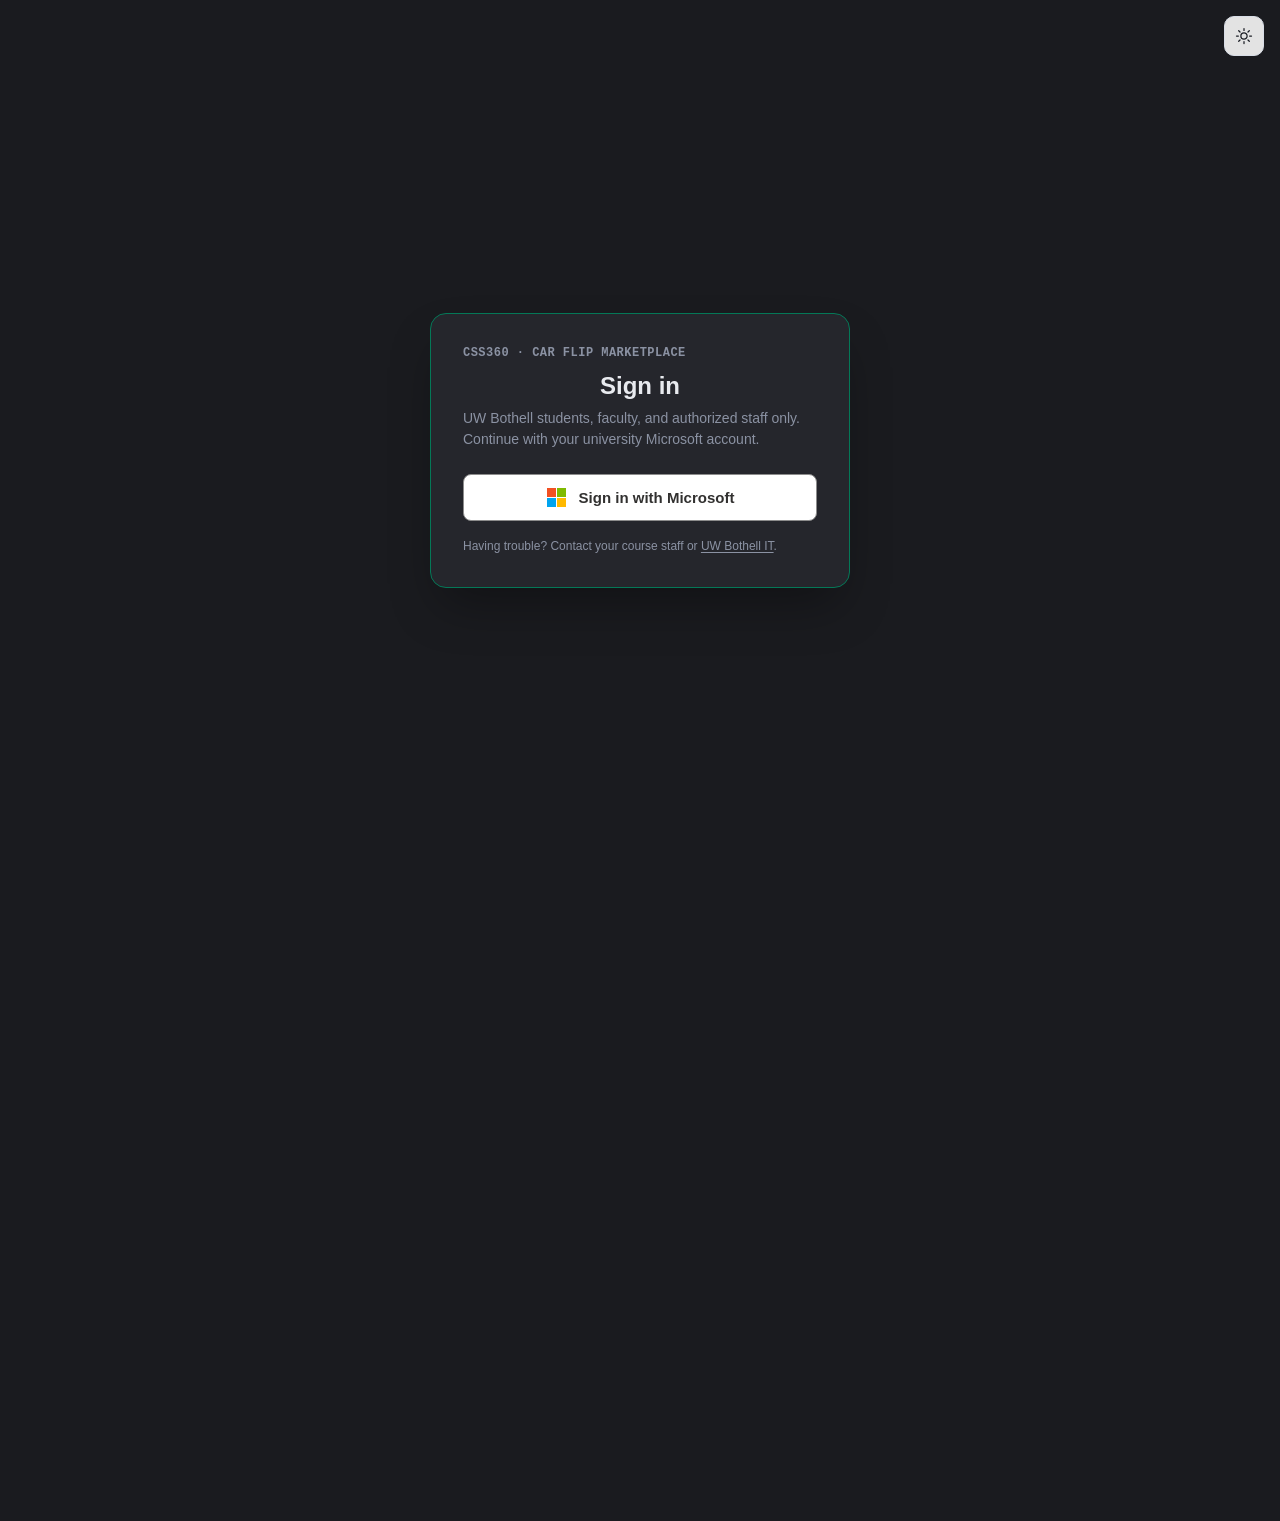
==== frontend/index.html @ b5fe1f51 "Inventory UI refresh, global search, and expanded car filters with demo seed" ====
<!DOCTYPE html>
<html lang="en">
<head>
    <meta charset="UTF-8">
    <meta name="viewport" content="width=device-width, initial-scale=1.0">
    <title>Car Flip Marketplace</title>
    <link rel="icon" href="icons/favicon.svg" type="image/svg+xml">
    <link rel="stylesheet" href="styles.css">
</head>
<body>
    <header class="app-topbar" role="banner">
        <a class="app-brand" href="/index.html" aria-label="Car Flip CSS360 home">
            <span class="app-brand-icon" aria-hidden="true">
                <svg class="app-brand-car" xmlns="http://www.w3.org/2000/svg" fill="none" viewBox="0 0 24 24" stroke="currentColor" stroke-width="1.75" width="28" height="28" aria-hidden="true">
                    <path stroke-linecap="round" stroke-linejoin="round" d="M19 17h2c.6 0 1-.4 1-1v-3c0-.9-.7-1.7-1.5-1.9C18.7 10.6 16 10 16 10s-1.3-1.4-2.2-2.3c-.5-.4-1.1-.7-1.8-.7H5.2c-.6 0-1.1.4-1.5.9l-1.4 2.6c-.3.5-.4 1-.4 1.5V16c0 .6.4 1 1 1h2" />
                    <circle cx="7" cy="17" r="2" stroke-linecap="round" stroke-linejoin="round" />
                    <path stroke-linecap="round" stroke-linejoin="round" d="M9 17h6" />
                    <circle cx="17" cy="17" r="2" stroke-linecap="round" stroke-linejoin="round" />
                </svg>
            </span>
            <span class="app-brand-text">Car Flip · CSS360</span>
        </a>
        <div class="app-topbar-search" role="search">
            <label class="visually-hidden" for="globalSearchInput">Search inventory</label>
            <input type="search" id="globalSearchInput" class="app-topbar-search-input" placeholder="Make, model, city, keywords…" autocomplete="off">
            <button type="button" class="app-topbar-search-btn" id="globalSearchBtn" aria-label="Run search">
                <svg width="18" height="18" viewBox="0 0 24 24" fill="none" xmlns="http://www.w3.org/2000/svg" aria-hidden="true">
                    <circle cx="11" cy="11" r="6" stroke="currentColor" stroke-width="2"/>
                    <path d="M16 16l5 5" stroke="currentColor" stroke-width="2" stroke-linecap="round"/>
                </svg>
            </button>
        </div>
        <div class="app-topbar-actions">
            <button type="button" class="app-icon-btn" id="themeToggleBtn" aria-label="Toggle theme" title="Toggle theme">
                <svg class="app-icon-btn-moon" width="20" height="20" viewBox="0 0 24 24" fill="none" xmlns="http://www.w3.org/2000/svg" aria-hidden="true">
                    <path stroke="currentColor" stroke-width="1.5" stroke-linecap="round" stroke-linejoin="round" d="M21.752 15.002A9.718 9.718 0 0118 15.75c-5.385 0-9.75-4.365-9.75-9.75 0-1.33.266-2.597.748-3.752A9.753 9.753 0 003 11.25C3 16.635 7.365 21 12.75 21a9.753 9.753 0 009.002-5.998z" />
                </svg>
                <svg class="app-icon-btn-sun" width="20" height="20" viewBox="0 0 24 24" fill="none" xmlns="http://www.w3.org/2000/svg" aria-hidden="true">
                    <path stroke="currentColor" stroke-width="1.5" stroke-linecap="round" stroke-linejoin="round" d="M12 3v2.25m6.364.386l-1.591 1.591M21 12h-2.25m-.386 6.364l-1.591-1.591M12 18.75V21m-4.773-4.227l-1.591 1.591M5.25 12H3m4.227-4.773L5.636 5.636M15.75 12a3.75 3.75 0 11-7.5 0 3.75 3.75 0 017.5 0z" />
                </svg>
            </button>
            <div class="app-account" id="appAccountWrap">
                <button type="button" class="app-account-trigger" id="accountMenuBtn" aria-expanded="false" aria-haspopup="true" aria-controls="accountMenu">
                    <span class="app-account-avatar" aria-hidden="true"></span>
                    <span class="app-account-email" id="accountEmailLabel">Account</span>
                    <svg width="14" height="14" viewBox="0 0 12 12" fill="currentColor" aria-hidden="true"><path d="M2 4l4 4 4-4z"/></svg>
                </button>
                <div class="app-account-menu" id="accountMenu" role="menu" hidden>
                    <a class="app-account-menu-item" role="menuitem" href="/api/auth/logout">Log out</a>
                </div>
            </div>
        </div>
    </header>

    <div class="app-main">
        <aside class="filters-sidebar" aria-label="Inventory filters">
            <div class="filters-sidebar-header">
                <h2 class="filters-sidebar-title">Filter</h2>
                <button type="button" class="filters-reset-btn" id="resetFiltersBtn">Reset</button>
            </div>
            <div class="filters-sidebar-scroll">
                <section class="filter-section">
                    <h3 class="filter-heading">Location</h3>
                    <div class="input-group filter-dropdown" data-loc-tier="country">
                        <span class="filter-dropdown-label" id="filterCountryLabel">Country</span>
                        <button type="button" class="filter-dropdown-trigger" id="filterCountryBtn" aria-expanded="false" aria-haspopup="true" aria-controls="filterCountryPanel" aria-labelledby="filterCountryLabel">Any</button>
                        <div class="filter-dropdown-panel" id="filterCountryPanel" hidden>
                            <div class="filter-dropdown-scroll" id="filterCountryChecks"></div>
                            <button type="button" class="filter-dropdown-done">Done</button>
                        </div>
                    </div>
                    <div class="input-group filter-dropdown filter-loc-tier--region" data-loc-tier="region">
                        <span class="filter-dropdown-label" id="filterRegionLabel">Region / state</span>
                        <button type="button" class="filter-dropdown-trigger" id="filterRegionBtn" aria-expanded="false" aria-haspopup="true" aria-controls="filterRegionPanel" aria-labelledby="filterRegionLabel" disabled>Select country first</button>
                        <div class="filter-dropdown-panel" id="filterRegionPanel" hidden>
                            <div class="filter-dropdown-scroll" id="filterRegionChecks"></div>
                            <button type="button" class="filter-dropdown-done">Done</button>
                        </div>
                    </div>
                    <div class="input-group filter-dropdown filter-loc-tier--city" data-loc-tier="city">
                        <span class="filter-dropdown-label" id="filterCityLabel">City</span>
                        <button type="button" class="filter-dropdown-trigger" id="filterCityBtn" aria-expanded="false" aria-haspopup="true" aria-controls="filterCityPanel" aria-labelledby="filterCityLabel" disabled>Select region first</button>
                        <div class="filter-dropdown-panel" id="filterCityPanel" hidden>
                            <div class="filter-dropdown-scroll" id="filterCityChecks"></div>
                            <button type="button" class="filter-dropdown-done">Done</button>
                        </div>
                    </div>
                    <div class="input-group filter-radius-wrap" id="radiusFilterWrap">
                        <label for="filterRadiusMi">Radius from selected city (mi)</label>
                        <input type="range" id="filterRadiusMi" min="5" max="300" value="50" step="5">
                        <div class="range-value-row"><span id="filterRadiusMiLabel">50</span> mi</div>
                    </div>
                </section>
                <hr class="filter-divider">
                <section class="filter-section">
                    <h3 class="filter-heading">Price</h3>
                    <div class="dual-range" data-dual-range="price">
                        <input type="range" id="filterPriceMin" class="dual-range-input dual-range-input--min" min="0" max="100000" value="0" step="100">
                        <input type="range" id="filterPriceMax" class="dual-range-input dual-range-input--max" min="0" max="100000" value="100000" step="100">
                        <div class="dual-range-track" aria-hidden="true"></div>
                    </div>
                    <div class="range-value-row">
                        <span id="filterPriceMinLabel">$0</span> – <span id="filterPriceMaxLabel">$0</span>
                    </div>
                </section>
                <hr class="filter-divider">
                <section class="filter-section">
                    <h3 class="filter-heading">Year</h3>
                    <div class="dual-range" data-dual-range="year">
                        <input type="range" id="filterYearMin" class="dual-range-input dual-range-input--min" min="1990" max="2030" value="1990" step="1">
                        <input type="range" id="filterYearMax" class="dual-range-input dual-range-input--max" min="1990" max="2030" value="2030" step="1">
                        <div class="dual-range-track" aria-hidden="true"></div>
                    </div>
                    <div class="range-value-row">
                        <span id="filterYearMinLabel">1990</span> – <span id="filterYearMaxLabel">2030</span>
                    </div>
                </section>
                <hr class="filter-divider">
                <section class="filter-section">
                    <h3 class="filter-heading">Mileage (mi)</h3>
                    <div class="dual-range" data-dual-range="mileage">
                        <input type="range" id="filterMileageMin" class="dual-range-input dual-range-input--min" min="0" max="200000" value="0" step="500">
                        <input type="range" id="filterMileageMax" class="dual-range-input dual-range-input--max" min="0" max="200000" value="200000" step="500">
                        <div class="dual-range-track" aria-hidden="true"></div>
                    </div>
                    <div class="range-value-row">
                        <span id="filterMileageMinLabel">0</span> – <span id="filterMileageMaxLabel">200000</span> mi
                    </div>
                </section>
                <hr class="filter-divider">
                <section class="filter-section">
                    <h3 class="filter-heading">Make</h3>
                    <div class="input-group filter-dropdown" data-loc-tier="make" data-filter="make">
                        <span class="filter-dropdown-label" id="filterMakeLabel">Make</span>
                        <button type="button" class="filter-dropdown-trigger" id="filterMakeBtn" aria-expanded="false" aria-haspopup="true" aria-controls="filterMakePanel" aria-labelledby="filterMakeLabel">Any</button>
                        <div class="filter-dropdown-panel" id="filterMakePanel" hidden>
                            <div class="filter-dropdown-scroll" id="filterMakeChecks"></div>
                            <button type="button" class="filter-dropdown-done">Done</button>
                        </div>
                    </div>
                </section>
                <hr class="filter-divider">
                <section class="filter-section">
                    <h3 class="filter-heading">Body type</h3>
                    <div class="chip-group" id="filterBodyTypes" role="group" aria-label="Body types"></div>
                </section>
                <hr class="filter-divider">
                <section class="filter-section">
                    <h3 class="filter-heading">Delivery</h3>
                    <div class="chip-group" id="filterDelivery" role="group" aria-label="Delivery options"></div>
                </section>
                <hr class="filter-divider">
                <section class="filter-section">
                    <h3 class="filter-heading">Condition</h3>
                    <div class="chip-group" id="filterConditions" role="group" aria-label="Condition"></div>
                </section>
                <hr class="filter-divider">
                <section class="filter-section">
                    <h3 class="filter-heading">Buying format</h3>
                    <div class="chip-group" id="filterListingFormats" role="group" aria-label="Listing format"></div>
                </section>
                <hr class="filter-divider">
                <section class="filter-section">
                    <h3 class="filter-heading">Vehicle title</h3>
                    <div class="chip-group" id="filterVehicleTitles" role="group" aria-label="Vehicle title"></div>
                </section>
                <hr class="filter-divider">
                <section class="filter-section">
                    <h3 class="filter-heading">Profitability</h3>
                    <div class="input-group"><label for="filterMinRoi">Min ROI %</label><input type="number" id="filterMinRoi" placeholder="Any" step="0.1" min="0"></div>
                    <div class="input-group"><label for="filterMinProfit">Min net profit ($)</label><input type="number" id="filterMinProfit" placeholder="Any" step="100"></div>
                </section>
            </div>
            <div class="filters-sidebar-footer">
                <button type="button" class="btn-apply-filters" id="applyFiltersBtn">Apply filters</button>
            </div>
        </aside>

        <div class="inventory-main">
            <div class="inventory-toolbar-strip" role="region" aria-label="Sort and layout">
                <span class="sort-controls-label" id="sortControlsLabel">Sort by:</span>
                <select id="frontendSortBy" class="toolbar-select toolbar-select--sort" aria-labelledby="sortControlsLabel">
                    <option value="roi">ROI %</option>
                    <option value="net_profit">Net profit</option>
                    <option value="price">Purchase price</option>
                </select>
                <button type="button" class="sort-order-toggle" id="sortOrderToggle" aria-label="Sort direction: descending" title="Toggle sort order">
                    <svg class="sort-order-icon sort-order-icon--desc" width="18" height="18" viewBox="0 0 24 24" fill="none" xmlns="http://www.w3.org/2000/svg" aria-hidden="true">
                        <path d="M12 5v14M12 19l-4-4M12 19l4-4" stroke="currentColor" stroke-width="2" stroke-linecap="round" stroke-linejoin="round"/>
                    </svg>
                    <svg class="sort-order-icon sort-order-icon--asc" width="18" height="18" viewBox="0 0 24 24" fill="none" xmlns="http://www.w3.org/2000/svg" aria-hidden="true">
                        <path d="M12 19V5M12 5l4 4M12 5l-4 4" stroke="currentColor" stroke-width="2" stroke-linecap="round" stroke-linejoin="round"/>
                    </svg>
                </button>
                <div class="view-toggle" role="group" aria-label="Inventory layout">
                    <button type="button" class="view-toggle-btn" id="viewListBtn" aria-label="List view" aria-pressed="true">
                        <svg width="18" height="18" viewBox="0 0 24 24" fill="none" xmlns="http://www.w3.org/2000/svg" aria-hidden="true">
                            <path d="M4 6h16M4 12h16M4 18h16" stroke="currentColor" stroke-width="2" stroke-linecap="round"/>
                        </svg>
                    </button>
                    <button type="button" class="view-toggle-btn" id="viewGridBtn" aria-label="Grid view" aria-pressed="false">
                        <svg width="18" height="18" viewBox="0 0 24 24" fill="none" xmlns="http://www.w3.org/2000/svg" aria-hidden="true">
                            <rect x="3" y="3" width="7" height="7" rx="1" stroke="currentColor" stroke-width="2"/>
                            <rect x="14" y="3" width="7" height="7" rx="1" stroke="currentColor" stroke-width="2"/>
                            <rect x="3" y="14" width="7" height="7" rx="1" stroke="currentColor" stroke-width="2"/>
                            <rect x="14" y="14" width="7" height="7" rx="1" stroke="currentColor" stroke-width="2"/>
                        </svg>
                    </button>
                </div>
            </div>
            <p class="inventory-results-hint" id="inventoryResultsHint" aria-live="polite"></p>
            <div id="inventoryList" class="inventory-list"></div>
            <div class="inventory-load-more" id="inventoryLoadMoreWrap" hidden>
                <button type="button" class="btn-load-more" id="loadMoreBtn">Load more</button>
            </div>
        </div>
    </div>

    <div id="itemModal" class="modal">
        <div class="modal-box">
            <h2 id="modalHeader" class="modal-header-title"></h2>
            <div id="modalContent"></div>
            <button type="button" id="closeModalBtn" class="modal-close-btn">Close</button>
        </div>
    </div>

    <script src="script.js"></script>
</body>
</html>
---- frontend/styles.css ----
/* Entry: load order matters (tokens → layout → overrides). */
@import url("css/tokens.css");
@import url("css/base.css");
@import url("css/topbar.css");
@import url("css/filters-sidebar.css");
@import url("css/inventory.css");
@import url("css/modal.css");
@import url("css/login.css");
@import url("css/responsive.css");
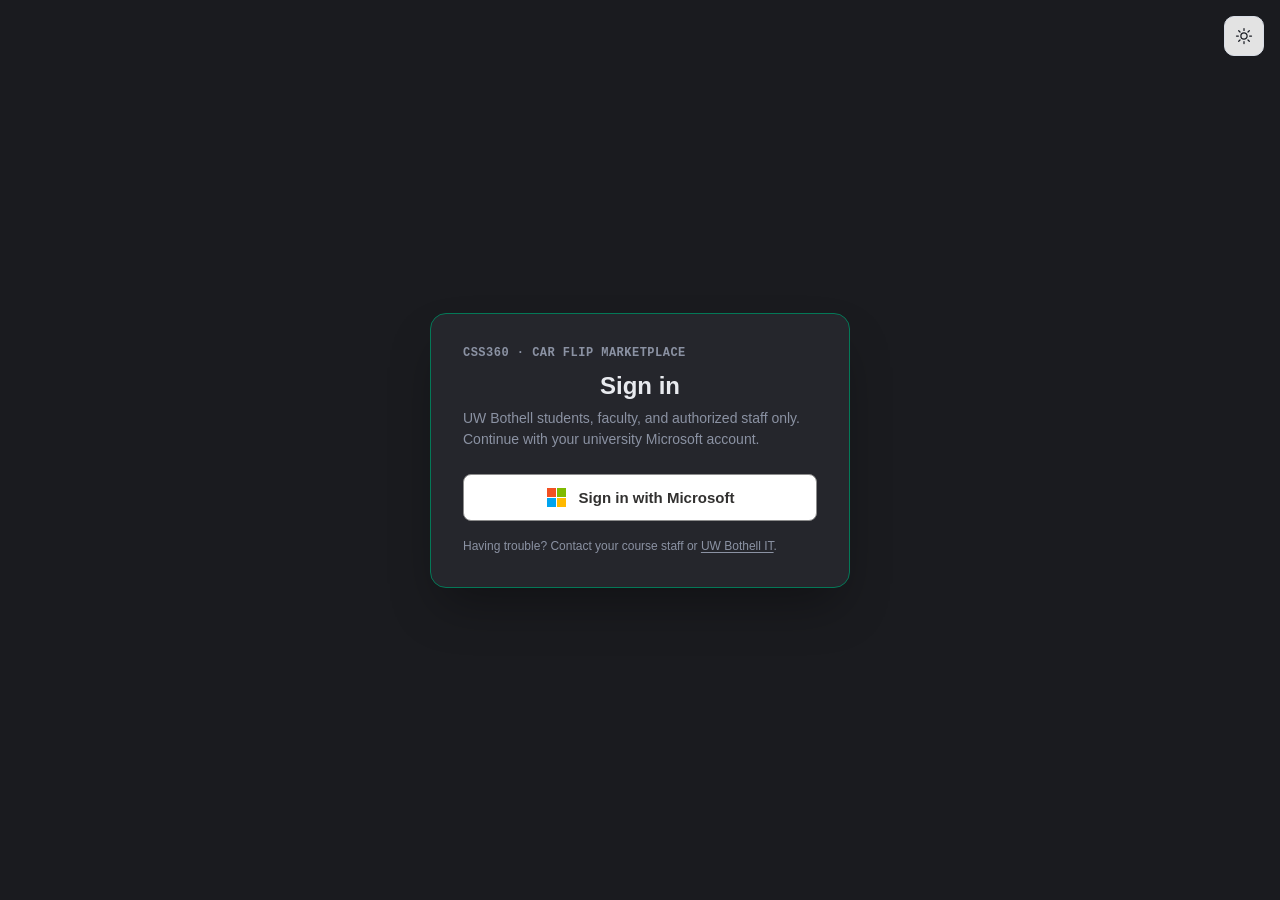
==== commit 5e677c45: "feat: user profile page, toolbar avatar, and auth profile fields" ====
--- a/frontend/index.html
+++ b/frontend/index.html
@@ -5,7 +5,7 @@
     <meta name="viewport" content="width=device-width, initial-scale=1.0">
     <title>Car Flip Marketplace</title>
     <link rel="icon" href="icons/favicon.svg" type="image/svg+xml">
-    <link rel="stylesheet" href="styles.css">
+    <link rel="stylesheet" href="styles.css?v=20260520">
 </head>
 <body>
     <header class="app-topbar" role="banner">
@@ -41,12 +41,19 @@
             </button>
             <div class="app-account" id="appAccountWrap">
                 <button type="button" class="app-account-trigger" id="accountMenuBtn" aria-expanded="false" aria-haspopup="true" aria-controls="accountMenu">
-                    <span class="app-account-avatar" aria-hidden="true"></span>
-                    <span class="app-account-email" id="accountEmailLabel">Account</span>
+                    <span class="app-account-avatar-wrap">
+                        <img class="app-account-avatar" id="accountAvatarImg" alt="" width="28" height="28" hidden>
+                        <span class="app-account-avatar app-account-avatar--fallback" id="accountAvatarFallback" aria-hidden="true"></span>
+                    </span>
+                    <span class="app-account-label">
+                        <span class="app-account-name" id="accountDisplayName">Account</span>
+                        <span class="app-account-email" id="accountEmailLabel"></span>
+                    </span>
                     <svg width="14" height="14" viewBox="0 0 12 12" fill="currentColor" aria-hidden="true"><path d="M2 4l4 4 4-4z"/></svg>
                 </button>
                 <div class="app-account-menu" id="accountMenu" role="menu" hidden>
-                    <a class="app-account-menu-item" role="menuitem" href="/api/auth/logout">Log out</a>
+                    <a class="app-account-menu-item" role="menuitem" href="profile.html">Profile</a>
+                    <a class="app-account-menu-item app-account-menu-item--logout" role="menuitem" href="/api/auth/logout">Log out</a>
                 </div>
             </div>
         </div>
@@ -224,6 +231,7 @@
         </div>
     </div>
 
-    <script src="script.js"></script>
+    <script src="app-shell.js"></script>
+    <script src="script.js?v=20260520b"></script>
 </body>
 </html>
--- a/frontend/styles.css
+++ b/frontend/styles.css
@@ -6,4 +6,5 @@
 @import url("css/inventory.css");
 @import url("css/modal.css");
 @import url("css/login.css");
+@import url("css/profile.css");
 @import url("css/responsive.css");
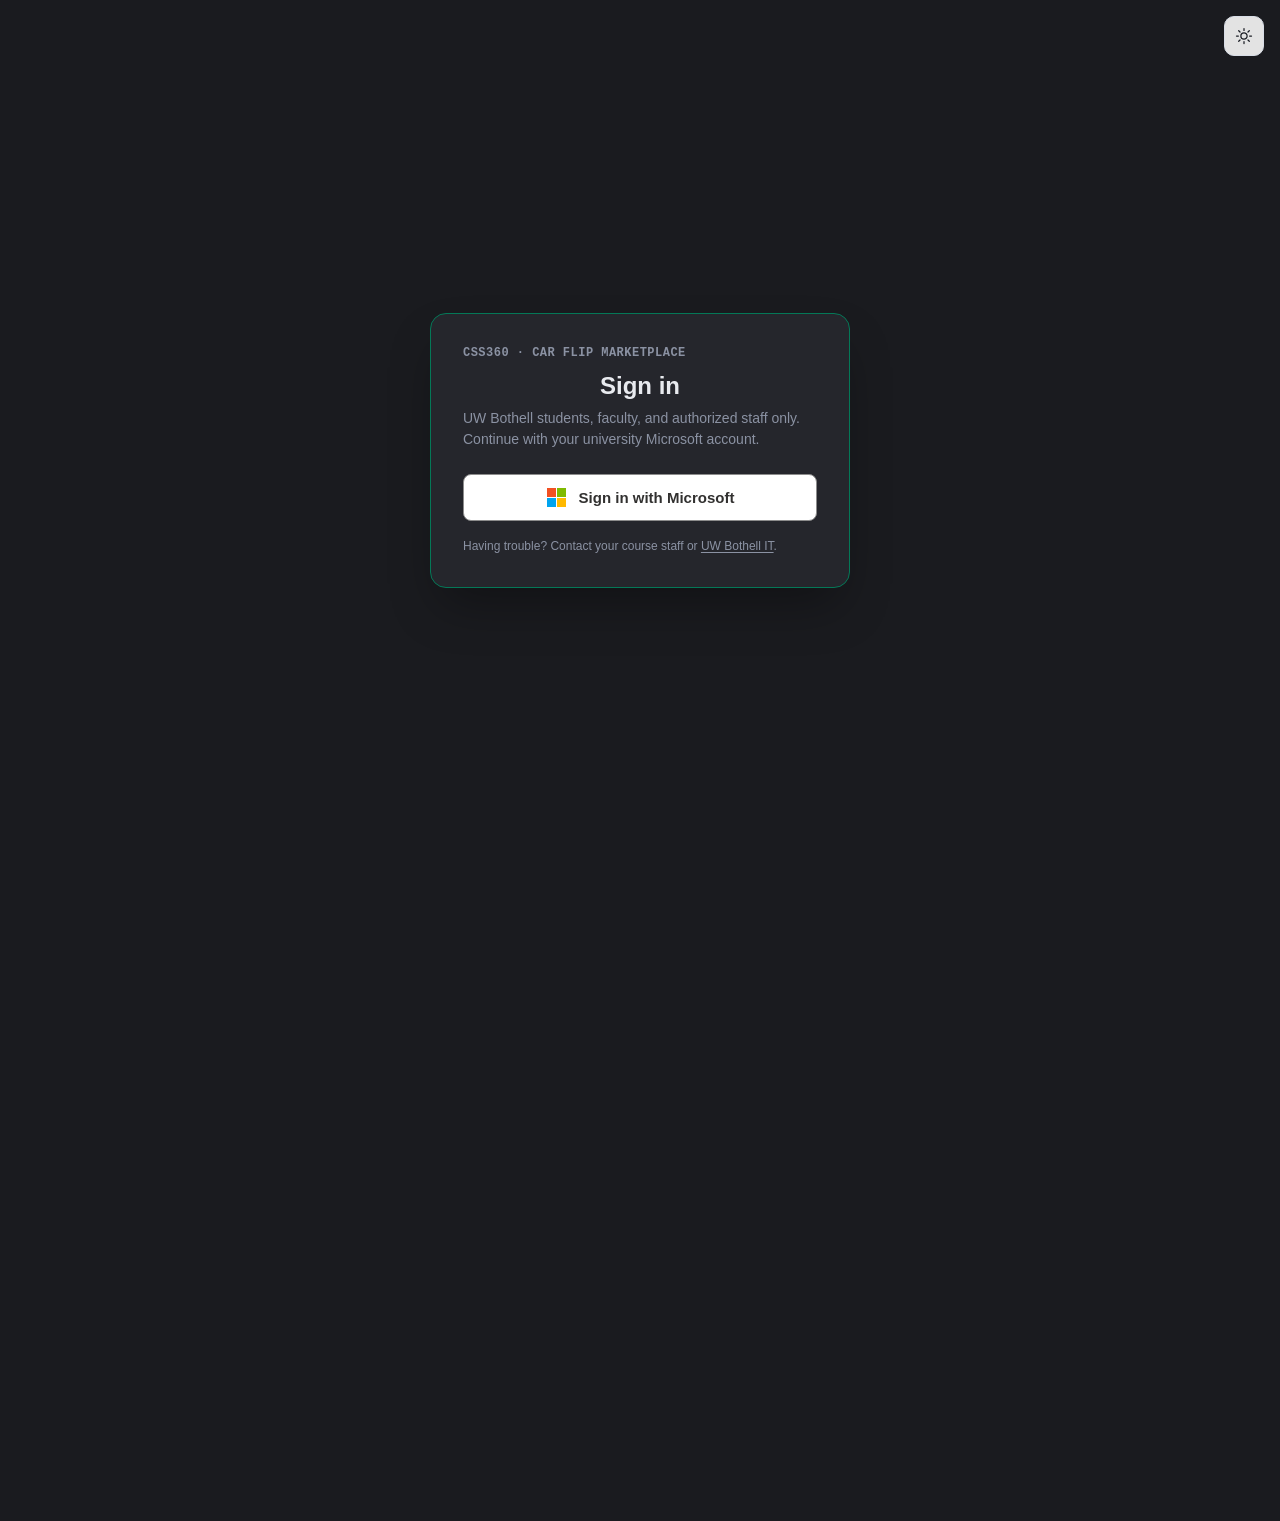
==== commit 7eddd34f: "hotfixes: ui pic carousel" ====
--- a/frontend/index.html
+++ b/frontend/index.html
@@ -53,6 +53,7 @@
                 </button>
                 <div class="app-account-menu" id="accountMenu" role="menu" hidden>
                     <a class="app-account-menu-item" role="menuitem" href="profile.html">Profile</a>
+                    <a class="app-account-menu-item" role="menuitem" href="settings.html">Settings</a>
                     <a class="app-account-menu-item app-account-menu-item--logout" role="menuitem" href="/api/auth/logout">Log out</a>
                 </div>
             </div>
@@ -174,6 +175,11 @@
                 <hr class="filter-divider">
                 <section class="filter-section">
                     <h3 class="filter-heading">Profitability</h3>
+                    <label class="filter-toggle" for="filterExcludeNegativeProfit">
+                        <input type="checkbox" id="filterExcludeNegativeProfit">
+                        <span class="filter-toggle-ui" aria-hidden="true"></span>
+                        <span class="filter-toggle-label">Hide negative net profit</span>
+                    </label>
                     <div class="input-group"><label for="filterMinRoi">Min ROI %</label><input type="number" id="filterMinRoi" placeholder="Any" step="0.1" min="0"></div>
                     <div class="input-group"><label for="filterMinProfit">Min net profit ($)</label><input type="number" id="filterMinProfit" placeholder="Any" step="100"></div>
                 </section>
